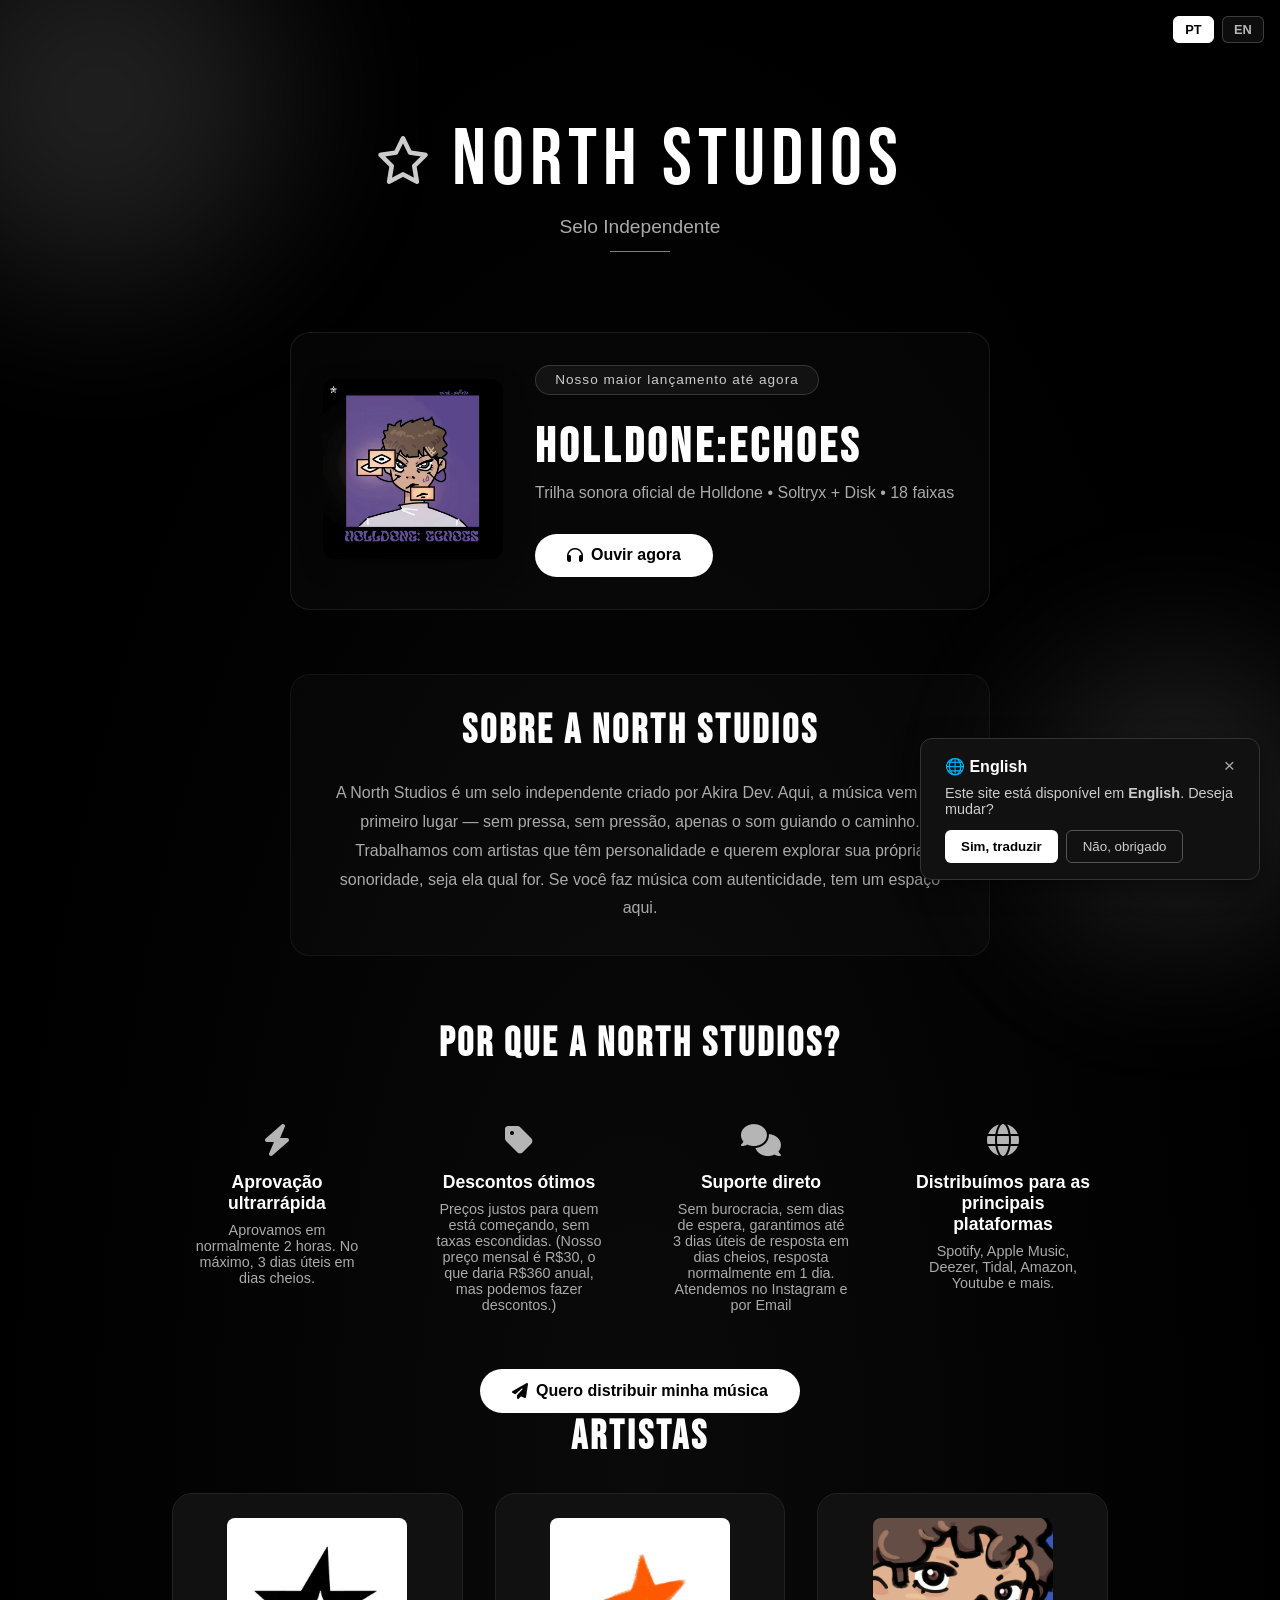
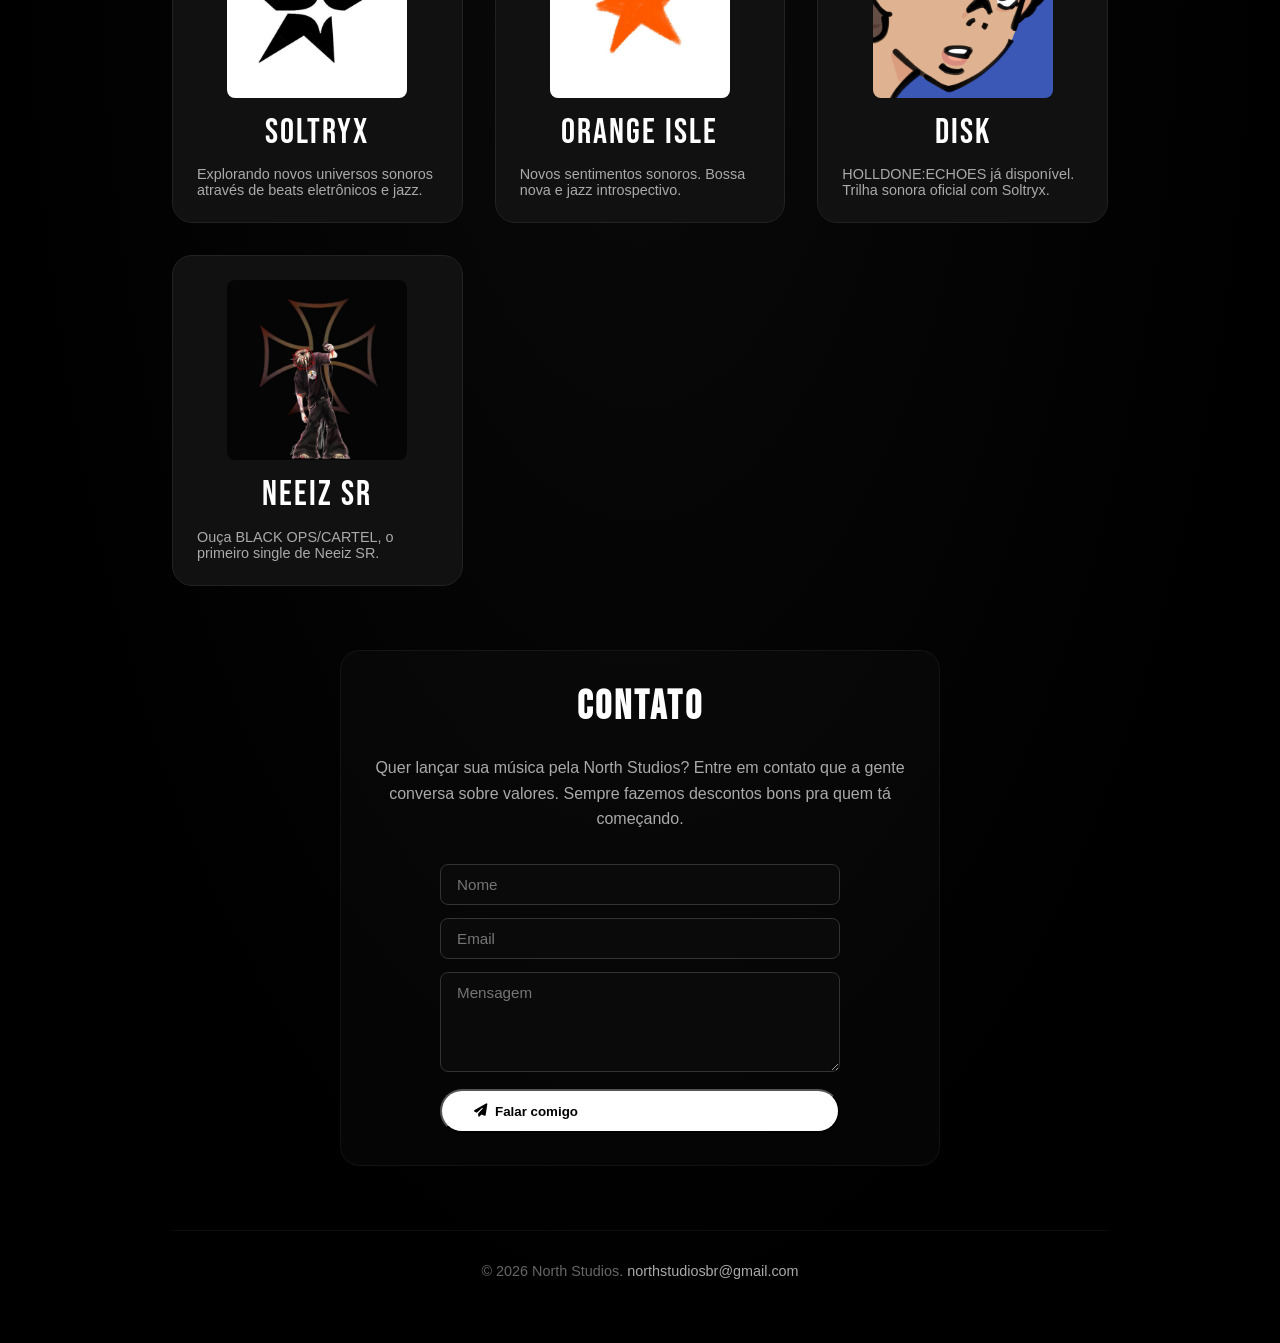
==== index.html @ 756743e2 "neeiz sr disk novamente" ====
<!DOCTYPE html>
<html lang="pt-br">
<head>
    <meta charset="UTF-8">
    <meta name="viewport" content="width=device-width, initial-scale=1.0">   
    <!-- Meta tags para SEO e compartilhamento -->
    <meta name="description" content="North Studios é um selo independente criado por Akira Dev. Conheça nossos artistas, lançamentos e envie sua demo.">
    <meta property="og:title" content="North Studios – Selo Independente">
    <meta property="og:description" content="Selo independente criado por Akira Dev. Música com personalidade e descontos para novos artistas.">
    <meta property="og:image" content="https://akiradv.github.io/northstudios/covers/og-image.png">
    <meta property="og:url" content="https://akiradv.github.io/northstudios/">
    <meta property="og:type" content="website">
    <meta name="twitter:card" content="summary_large_image">
    
    <title>North Studios</title>
    <link rel="stylesheet" href="https://cdnjs.cloudflare.com/ajax/libs/font-awesome/6.4.0/css/all.min.css">
    <link rel="preconnect" href="https://fonts.googleapis.com">
    <link rel="preconnect" href="https://fonts.gstatic.com" crossorigin>
    <link href="https://fonts.googleapis.com/css2?family=Bebas+Neue&display=swap" rel="stylesheet">
    <link rel="apple-touch-icon" sizes="180x180" href="./favicon/northstudios/apple-touch-icon.png">
    <link rel="icon" type="image/png" sizes="32x32" href="./favicon/northstudios/favicon-32x32.png">
    <link rel="icon" type="image/png" sizes="16x16" href="./favicon/northstudios/favicon-16x16.png">
    <style>
        * {
            margin: 0;
            padding: 0;
            box-sizing: border-box;
        }
        body {
            background: radial-gradient(ellipse at center, #0a0a0a 0%, #000000 70%);
            color: #ffffff;
            font-family: 'Segoe UI', Tahoma, Geneva, Verdana, sans-serif;
            min-height: 100vh;
            margin: 0;
            padding: 0;
            position: relative;
        }
        
        .light-orb {
            position: fixed;
            border-radius: 50%;
            filter: blur(80px);
            opacity: 0.15;
            pointer-events: none;
            z-index: 0;
        }
        .orb-1 {
            width: 400px;
            height: 400px;
            background: radial-gradient(circle, #ffffff, #666666);
            top: -100px;
            left: -100px;
        }
        .orb-2 {
            width: 300px;
            height: 300px;
            background: radial-gradient(circle, #ffffff, #888888);
            bottom: -50px;
            right: -50px;
        }
        
        .container {
            max-width: 1000px;
            width: 100%;
            margin: 0 auto;
            padding: 2rem;
            position: relative;
            z-index: 1;
        }

        .header-section {
            text-align: center;
            padding: 5rem 0 3rem;
        }
        .logo h1 {
            font-family: 'Bebas Neue', sans-serif;
            font-size: 5rem;
            font-weight: 400;
            letter-spacing: 6px;
            margin-bottom: 0.5rem;
            color: #fff;
            display: flex;
            align-items: center;
            justify-content: center;
            gap: 1rem;
        }
        .north-star {
            font-size: 3rem;
            color: #fff;
            opacity: 0.8;
        }
        .subtitle {
            color: #aaa;
            margin-bottom: 0.8rem;
            font-size: 1.2rem;
        }
        .divider {
            width: 60px;
            height: 1px;
            background: #fff;
            margin: 0 auto 2rem;
            opacity: 0.5;
        }

        .about-section {
            text-align: center;
            max-width: 700px;
            margin: 0 auto 4rem;
            padding: 2rem;
            background: rgba(255, 255, 255, 0.02);
            border: 1px solid rgba(255, 255, 255, 0.05);
            border-radius: 20px;
        }
        .about-section h2 {
            font-family: 'Bebas Neue', sans-serif;
            font-size: 2.5rem;
            letter-spacing: 3px;
            margin-bottom: 1.5rem;
        }
        .about-section p {
            color: #aaa;
            font-size: 1rem;
            line-height: 1.8;
        }

        .section-title {
            font-family: 'Bebas Neue', sans-serif;
            font-size: 2.5rem;
            letter-spacing: 3px;
            text-align: center;
            margin-bottom: 2rem;
        }
        .artists-grid {
            display: grid;
            grid-template-columns: repeat(auto-fit, minmax(280px, 1fr));
            gap: 2rem;
            margin-bottom: 4rem;
        }
        .artist-card {
            background-color: #111;
            border: 1px solid #222;
            border-radius: 20px;
            padding: 1.5rem;
            transition: transform 0.3s, border-color 0.3s;
            text-decoration: none;
            color: #fff;
            display: flex;
            flex-direction: column;
            align-items: center;
            gap: 0.8rem;
        }
        .artist-card:hover {
            transform: translateY(-8px);
            border-color: #555;
            box-shadow: 0 10px 30px rgba(255, 255, 255, 0.05);
        }
        .artist-card img {
            width: 100%;
            max-width: 180px;
            border-radius: 8px;
            transition: transform 0.3s;
        }
        .artist-card:hover img {
            transform: scale(1.03);
        }
        .artist-card h2 {
            font-family: 'Bebas Neue', sans-serif;
            font-size: 2.2rem;
            font-weight: 400;
            letter-spacing: 2px;
        }
        .artist-card p {
            color: #aaa;
            font-size: 0.9rem;
        }

        .contact-section {
            text-align: center;
            max-width: 600px;
            margin: 0 auto 4rem;
            padding: 2rem;
            background: rgba(255, 255, 255, 0.02);
            border: 1px solid rgba(255, 255, 255, 0.05);
            border-radius: 20px;
        }
        .contact-section h2 {
            font-family: 'Bebas Neue', sans-serif;
            font-size: 2.5rem;
            letter-spacing: 3px;
            margin-bottom: 1.5rem;
        }
        .contact-section p {
            color: #aaa;
            margin-bottom: 2rem;
            line-height: 1.6;
        }
        .contact-btn {
            display: inline-flex;
            align-items: center;
            gap: 0.5rem;
            background: #fff;
            color: #000;
            padding: 0.8rem 2rem;
            border-radius: 50px;
            text-decoration: none;
            font-weight: 600;
            transition: 0.3s;
        }
        .contact-btn:hover {
            background: #ddd;
            transform: translateY(-2px);
        }

        footer {
            text-align: center;
            padding: 2rem;
            color: #666;
            font-size: 0.9rem;
            border-top: 1px solid rgba(255, 255, 255, 0.05);
        }
        footer a {
            color: #aaa;
            text-decoration: none;
        }

        .lang-switcher {
            position: fixed;
            top: 1rem;
            right: 1rem;
            z-index: 1001;
            display: flex;
            gap: 0.5rem;
        }
        .lang-btn {
            background: rgba(255, 255, 255, 0.05);
            border: 1px solid rgba(255, 255, 255, 0.2);
            color: rgba(255, 255, 255, 0.7);
            padding: 0.3rem 0.7rem;
            border-radius: 6px;
            font-size: 0.8rem;
            font-weight: 600;
            cursor: pointer;
            transition: all 0.2s;
            text-transform: uppercase;
        }
        .lang-btn:hover {
            background: rgba(255, 255, 255, 0.15);
            color: #fff;
            border-color: #fff;
        }
        .lang-btn.active {
            background: #fff;
            color: #000;
            border-color: #fff;
        }
                .contact-form-hub {
            display: flex;
            flex-direction: column;
            gap: 0.8rem;
            max-width: 400px;
            margin: 0 auto;
        }
        .form-group-hub input,
        .form-group-hub textarea {
            width: 100%;
            padding: 0.7rem 1rem;
            border-radius: 8px;
            border: 1px solid #333;
            background: #0a0a0a;
            color: #fff;
            font-family: inherit;
            font-size: 0.95rem;
            transition: border-color 0.3s;
        }
        .form-group-hub input:focus,
        .form-group-hub textarea:focus {
            border-color: #fff;
            outline: none;
        }
        .form-group-hub textarea {
            resize: vertical;
            min-height: 100px;
        }
        [data-fs-success] {
        background: rgba(255, 255, 255, 0.03);
        border: 1px solid rgba(255, 255, 255, 0.08);
        padding: 1rem;
        border-radius: 10px;
        animation: slideFadeIn 0.5s ease;
        }
        @keyframes slideFadeIn {
        from {
        opacity: 0;
        transform: translateY(-15px);
          }
        to {
        opacity: 1;
        transform: translateY(0);
        }
       }        
        .featured-release {
            max-width: 700px;
            margin: 0 auto 4rem;
            padding: 2rem;
            background: rgba(255, 255, 255, 0.02);
            border: 1px solid rgba(255, 255, 255, 0.08);
            border-radius: 20px;
        }
        .featured-content {
            display: flex;
            gap: 2rem;
            align-items: center;
            flex-wrap: wrap;
        }
        .featured-cover {
            flex: 0 0 180px;
        }
        .featured-cover img {
            width: 100%;
            border-radius: 12px;
            box-shadow: 0 8px 24px rgba(0, 0, 0, 0.3);
        }
        .featured-info {
            flex: 1;
            text-align: left;
        }
        .featured-badge {
            display: inline-block;
            background: rgba(255, 255, 255, 0.05);
            border: 1px solid rgba(255, 255, 255, 0.15);
            color: #ccc;
            padding: 0.4rem 1.2rem;
            border-radius: 50px;
            font-size: 0.85rem;
            letter-spacing: 1px;
            margin-bottom: 1.5rem;
        }
        .featured-info h2 {
            font-family: 'Bebas Neue', sans-serif;
            font-size: 3rem;
            letter-spacing: 4px;
            margin-bottom: 0.5rem;
        }
        .featured-info p {
            color: #aaa;
            margin-bottom: 2rem;
        }
        .featured-btn {
            display: inline-flex;
            align-items: center;
            gap: 0.5rem;
            background: #fff;
            color: #000;
            padding: 0.8rem 2rem;
            border-radius: 50px;
            text-decoration: none;
            font-weight: 600;
            transition: 0.3s;
        }
        .featured-btn:hover {
            background: #ddd;
            transform: translateY(-2px);
        }
@media (max-width: 600px) {
    .featured-content {
        flex-direction: column;
        text-align: center;
    }
    .featured-cover {
        flex: 0 0 auto;
        max-width: 200px;
        margin: 0 auto 1rem; /* centraliza a capa */
    }
    .featured-info {
        text-align: center;
    }
    .featured-info h2 {
        font-size: 2.5rem; /* um pouco menor no mobile */
    }
}
        }
        
        .benefits-section {
            max-width: 900px;
            margin: 0 auto 4rem;
            padding: 2rem;
            background: rgba(255, 255, 255, 0.02);
            border: 1px solid rgba(255, 255, 255, 0.05);
            border-radius: 20px;
        }
        .benefits-grid {
            display: grid;
            grid-template-columns: repeat(auto-fit, minmax(200px, 1fr));
            gap: 2rem;
            margin-bottom: 2rem;
        }
        .benefit-item {
            text-align: center;
            padding: 1.5rem 1rem;
            border-radius: 12px;
            transition: background 0.3s;
        }
        .benefit-item:hover {
            background: rgba(255, 255, 255, 0.03);
        }
        .benefit-item i {
            font-size: 2rem;
            color: #fff;
            opacity: 0.7;
            margin-bottom: 1rem;
        }
        .benefit-item h3 {
            font-size: 1.1rem;
            font-weight: 600;
            margin-bottom: 0.5rem;
        }
        .benefit-item p {
            color: #aaa;
            font-size: 0.9rem;
        }
        .benefits-cta {
            text-align: center;
        }

    </style>
</head>
<body>

<div class="light-orb orb-1"></div>
<div class="light-orb orb-2"></div>

<div class="lang-switcher" id="langSwitcher">
    <button class="lang-btn" onclick="changeLanguage('pt-br')" id="btn-pt">PT</button>
    <button class="lang-btn" onclick="changeLanguage('en')" id="btn-en">EN</button>
</div>

<div class="container">
    <div class="header-section">
        <div class="logo">
            <h1>
                <i class="fa-regular fa-star north-star"></i>
                North Studios
            </h1>
            <p class="subtitle" data-i18n="hubSubtitle">Selo Independente</p>
            <div class="divider"></div>
        </div>
    </div>

    <div class="featured-release">
        <div class="featured-content">
            <div class="featured-cover">
                <img src="covers/soltryx/holldoneechoes.jpg" alt="HOLLDONE:ECHOES" />
            </div>
            <div class="featured-info">
                <div class="featured-badge" data-i18n="featuredBadge">Nosso maior lançamento até agora</div>
                <h2>HOLLDONE:ECHOES</h2>
                <p data-i18n="featuredSubtitle">Trilha sonora oficial de Holldone • Soltryx + Disk • 18 faixas</p>
                <a href="https://band.link/holldoneechoes" target="_blank" class="featured-btn"><i class="fas fa-headphones"></i> <span data-i18n="featuredBtn">Ouvir agora</span></a>
            </div>
        </div>
    </div>

    <div class="about-section">
        <h2 data-i18n="hubAboutTitle">Sobre a North Studios</h2>
        <p data-i18n="hubAboutText">A North Studios é um selo independente criado por Akira Dev. Aqui, a música vem em primeiro lugar — sem pressa, sem pressão, apenas o som guiando o caminho. Trabalhamos com artistas que têm personalidade e querem explorar sua própria sonoridade, seja ela qual for. Se você faz música com autenticidade, tem um espaço aqui.</p>
    </div>

    <!-- Por que distribuir com a North Studios? -->
    <div class="benefits-section">
        <h2 class="section-title" data-i18n="hubBenefitsTitle">Por que a North Studios?</h2>
        <div class="benefits-grid">
            <div class="benefit-item">
                <i class="fas fa-bolt"></i>
                <h3 data-i18n="hubBenefit1Title">Aprovação ultrarrápida</h3>
                <p data-i18n="hubBenefit1Text">Aprovamos em normalmente 2 horas. No máximo, 3 dias úteis em dias cheios.</p>
            </div>
            <div class="benefit-item">
                <i class="fas fa-tag"></i>
                <h3 data-i18n="hubBenefit2Title">Descontos ótimos</h3>
                <p data-i18n="hubBenefit2Text">Preços justos para quem está começando, sem taxas escondidas. (Nosso preço mensal é R$30, o que daria R$360 anual, mas podemos fazer descontos.)</p>
            </div>
            <div class="benefit-item">
                <i class="fas fa-comments"></i>
                <h3 data-i18n="hubBenefit3Title">Suporte direto</h3>
                <p data-i18n="hubBenefit3Text">Sem burocracia, sem dias de espera, garantimos até 3 dias úteis de resposta em dias cheios, resposta normalmente em 1 dia. Atendemos no Instagram e por Email</p>
            </div>
            <div class="benefit-item">
                <i class="fas fa-globe"></i>
                <h3 data-i18n="hubBenefit4Title">Distribuímos para as principais plataformas</h3>
                <p data-i18n="hubBenefit4Text">Spotify, Apple Music, Deezer, Tidal, Amazon, Youtube e mais.</p>
            </div>
        </div>
        <div class="benefits-cta">
            <a href="#contato" class="featured-btn"><i class="fas fa-paper-plane"></i> <span data-i18n="hubBenefitsCta">Quero distribuir minha música</span></a>
        </div>
    </div>

    <h2 class="section-title" data-i18n="hubArtistsTitle">Artistas</h2>
    <div class="artists-grid">
        <a href="soltryx.html" class="artist-card">
            <img src="covers/soltryx/soltryxlogo.png" alt="Soltryx" onerror="this.src='https://via.placeholder.com/200x200/222/fff?text=SOLTRYX'">
            <h2>Soltryx</h2>
            <p data-i18n="hubSoltryxDesc">Explorando novos universos sonoros através de beats eletrônicos e jazz.</p>
        </a>
        <a href="orangeisle.html" class="artist-card">
            <img src="covers/orangeisle/orangelogo.png" alt="Orange Isle" onerror="this.src='https://via.placeholder.com/200x200/222/fff?text=ORANGE+ISLE'">
            <h2>Orange Isle</h2>
            <p data-i18n="hubOrangeDesc">Novos sentimentos sonoros. Bossa nova e jazz introspectivo.</p>
        </a>
        <a href="disk.html" class="artist-card">
            <img src="covers/disk/disklogo.png" alt="Disk" onerror="this.src='https://via.placeholder.com/200x200/222/fff?text=DISK'">
            <h2>Disk</h2>
            <p data-i18n="hubDiskDesc">HOLLDONE:ECHOES já disponível. Trilha sonora oficial com Soltryx.</p>
        </a>
        <a href="neeizsr.html" class="artist-card">
            <img src="covers/neeizsr/neeizsrlogo.png" alt="Neeiz SR" onerror="this.src='https://via.placeholder.com/200x200/222/fff?text=NEEIZ+SR'">
            <h2>Neeiz SR</h2>
            <p data-i18n="hubNeeizDesc">Ouça BLACK OPS/CARTEL, o primeiro single de Neeiz SR.</p>
        </a>
    </div>

     <div class="contact-section">
        <h2 data-i18n="hubContactTitle">Contato</h2>
        <p data-i18n="hubContactText">Quer lançar sua música pela North Studios? Entre em contato que a gente conversa sobre valores. Sempre fazemos descontos bons pra quem tá começando.</p>
        
        <form id="contactFormHub" class="contact-form-hub">
    <input type="hidden" name="artista" value="Hub North Studios">
    <input type="hidden" name="_subject" value="Contato via Hub da North Studios">
    <input type="hidden" name="_next" value="https://akiradv.github.io/northstudios/thanks.html">
    
    <div data-fs-success style="display:none; color: #fff; text-align:center; margin-bottom:1rem;">Mensagem enviada! 🚀</div>
    <div data-fs-error style="display:none; color: #ff6b6b; text-align:center; margin-bottom:1rem;"></div>

    <div class="form-group-hub">
        <input type="text" id="nome-hub" name="nome" data-fs-field required placeholder="Nome">
    </div>
    <div class="form-group-hub">
        <input type="email" id="email-hub" name="email" data-fs-field required placeholder="Email">
    </div>
    <div class="form-group-hub">
        <textarea id="mensagem-hub" name="mensagem" rows="4" data-fs-field required placeholder="Mensagem"></textarea>
    </div>
    <button type="submit" class="contact-btn" data-fs-submit-btn>
        <i class="fas fa-paper-plane"></i> <span data-i18n="hubContactBtn">Falar comigo</span>
    </button>
</form>
    </div>

    <footer>
        <p>© 2026 North Studios. <a href="mailto:northstudiosbr@gmail.com">northstudiosbr@gmail.com</a></p>
    </footer>
</div>

<script src="lang/pt.js?v=10"></script>
<script src="lang/en.js?v=10"></script>
<script src="i18n.js"></script>

<script>
  (function() {
    const currentLang = localStorage.getItem('i18n_lang') || 'pt-br';
    const btnPT = document.getElementById('btn-pt');
    const btnEN = document.getElementById('btn-en');
    if (btnPT && btnEN) {
      btnPT.classList.toggle('active', currentLang === 'pt-br');
      btnEN.classList.toggle('active', currentLang === 'en');
    }
  })();
</script>

<script>
    const contactFormHub = document.getElementById('contactFormHub');
    const successMsg = contactFormHub.querySelector('[data-fs-success]');
    const errorMsg = contactFormHub.querySelector('[data-fs-error]');
    const submitBtn = contactFormHub.querySelector('[data-fs-submit-btn]');

    contactFormHub.addEventListener('submit', async (e) => {
        e.preventDefault();
        
        submitBtn.disabled = true;
        submitBtn.innerHTML = '<i class="fas fa-spinner fa-spin"></i> Enviando...';
        errorMsg.style.display = 'none';
        successMsg.style.display = 'none';

        const formData = new FormData(contactFormHub);

        try {
            const response = await fetch('https://formspree.io/f/xnjlejev', {
                method: 'POST',
                body: formData,
                headers: { 'Accept': 'application/json' }
            });

            if (response.ok) {
                successMsg.style.display = 'block';
                contactFormHub.reset();
                submitBtn.innerHTML = '<i class="fas fa-paper-plane"></i> <span data-i18n="hubContactBtn">Falar comigo</span>';
            } else {
                errorMsg.textContent = 'Erro ao enviar. Tente novamente.';
                errorMsg.style.display = 'block';
            }
        } catch (err) {
            errorMsg.textContent = 'Erro de conexão. Verifique sua internet.';
            errorMsg.style.display = 'block';
        }

        submitBtn.disabled = false;
    });
</script>
</body>
</html>
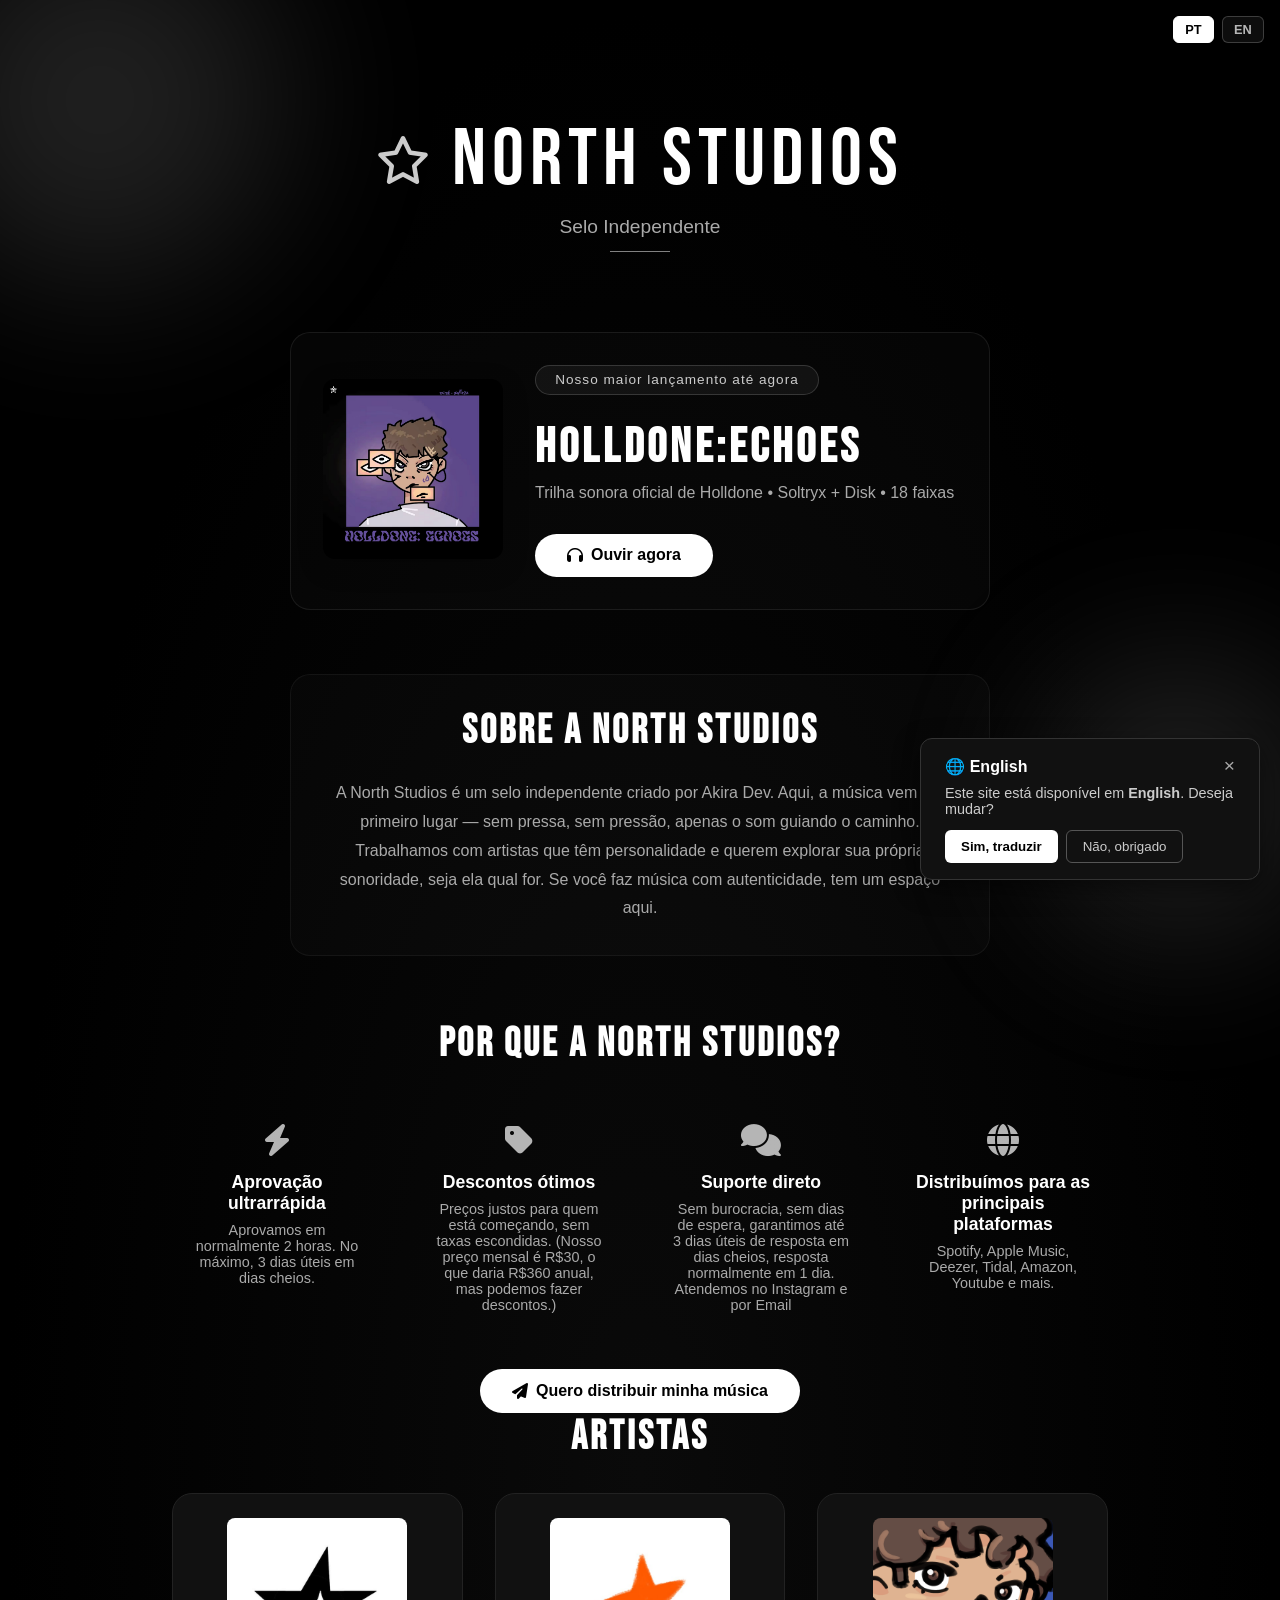
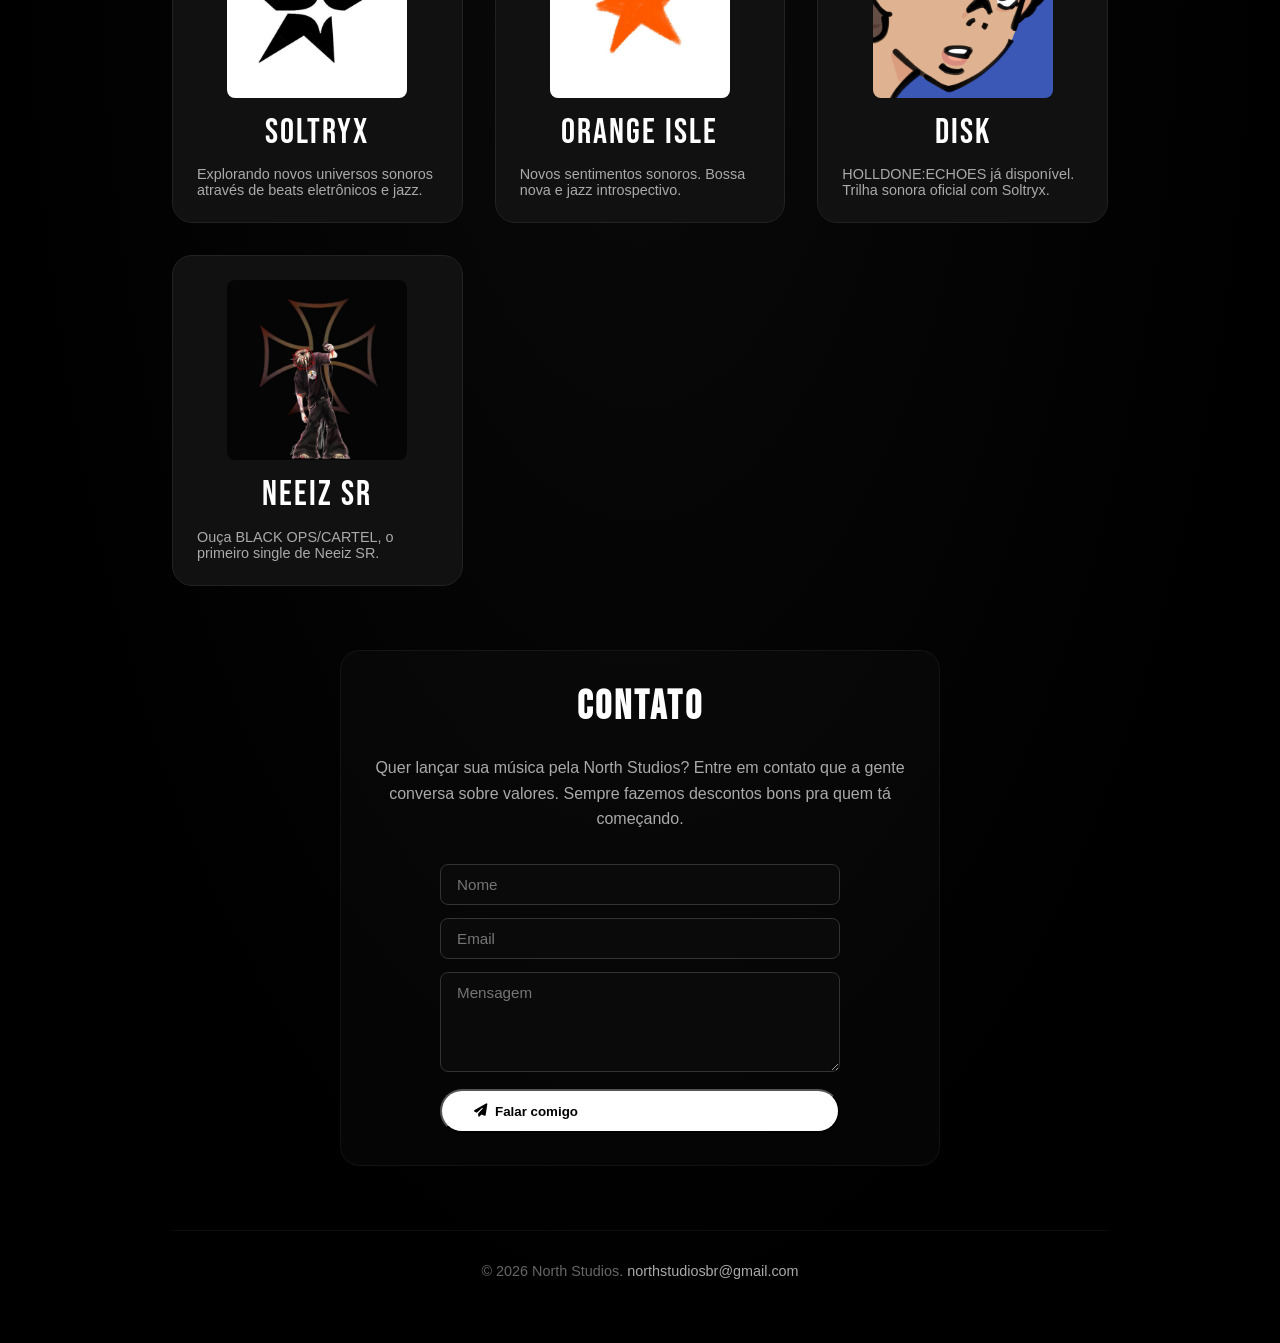
==== commit a384b03b: "lang" ====
--- a/index.html
+++ b/index.html
@@ -551,8 +551,8 @@
     </footer>
 </div>
 
-<script src="lang/pt.js?v=10"></script>
-<script src="lang/en.js?v=10"></script>
+<script src="lang/pt.js?v=11"></script>
+<script src="lang/en.js?v=11"></script>
 <script src="i18n.js"></script>
 
 <script>
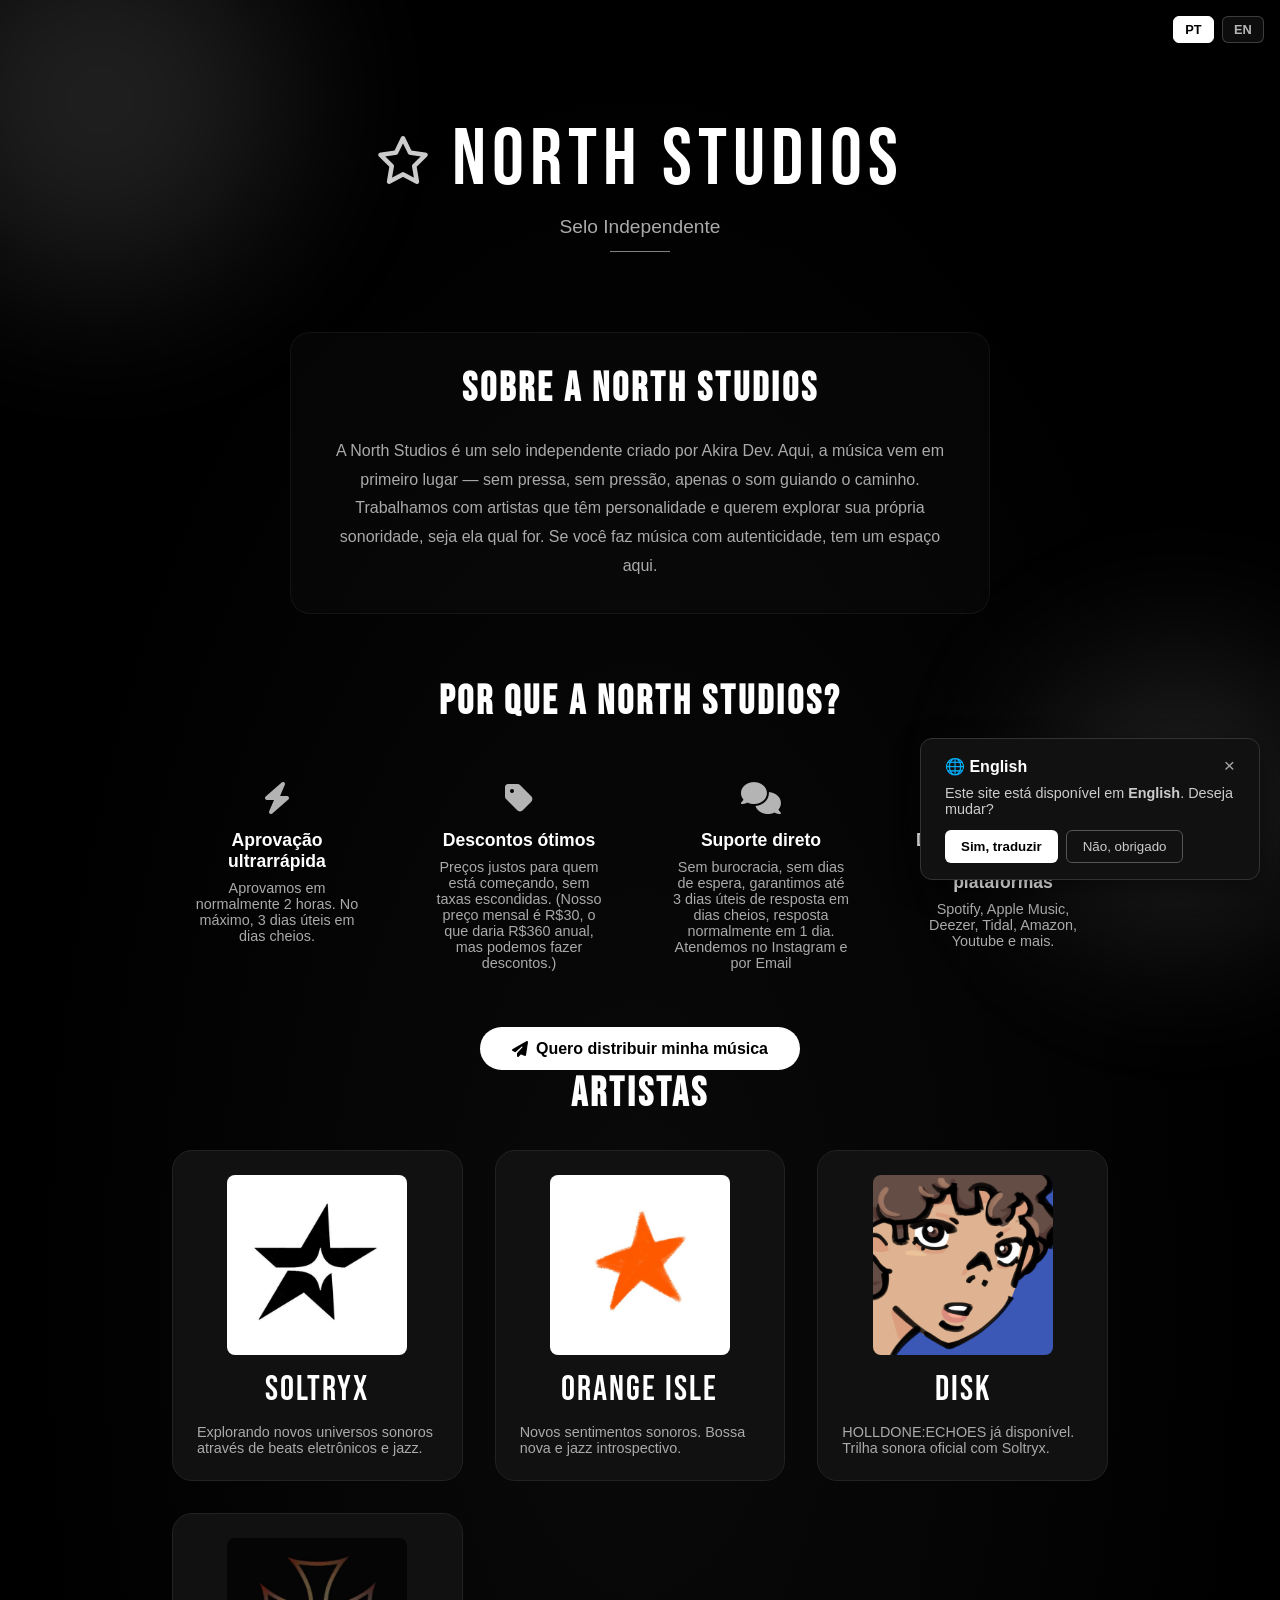
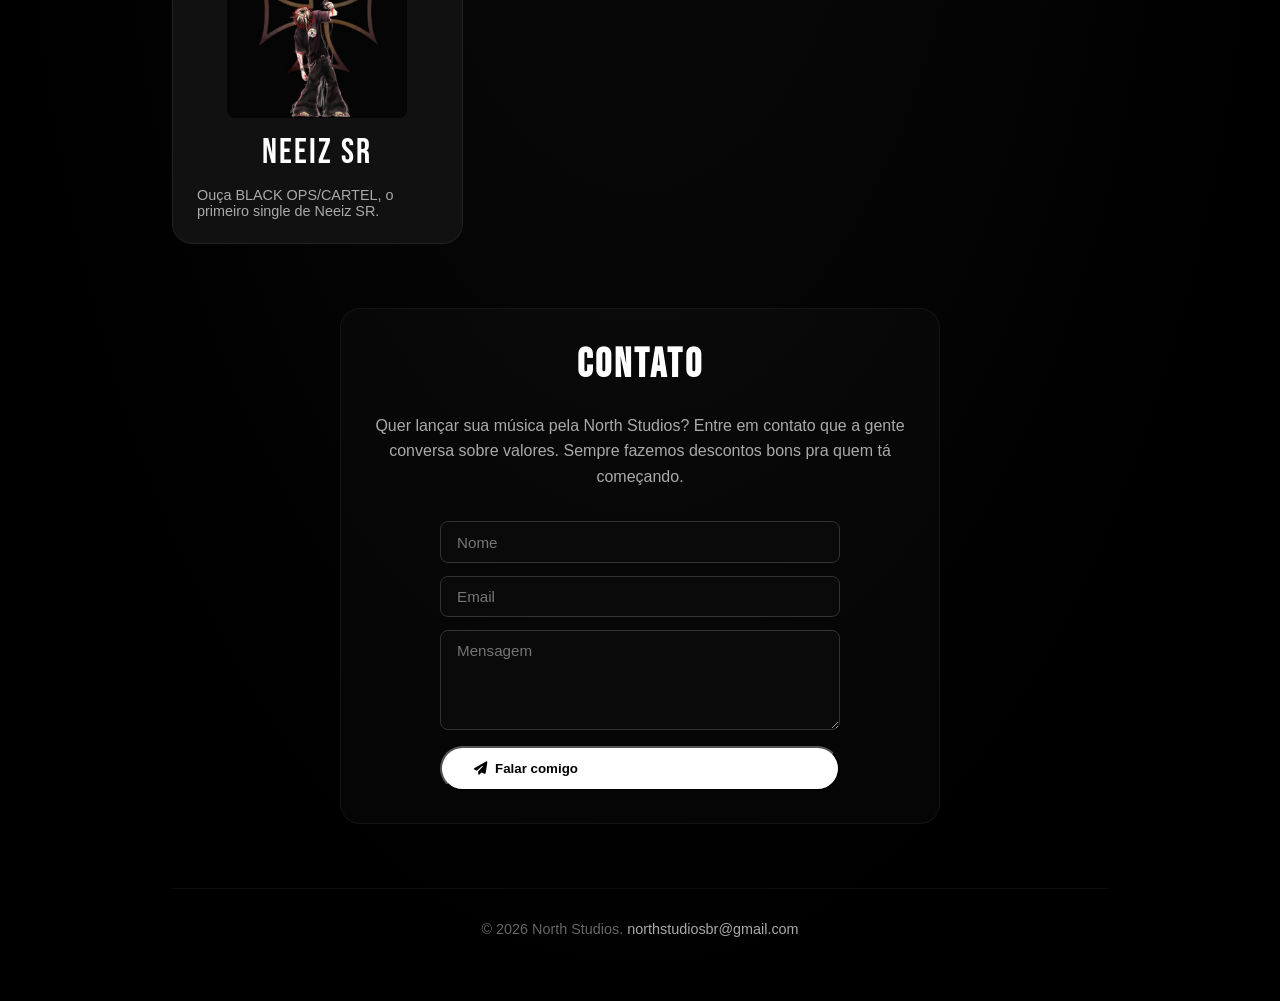
==== commit ab6722c2: "soltryx" ====
--- a/index.html
+++ b/index.html
@@ -443,20 +443,6 @@
             </h1>
             <p class="subtitle" data-i18n="hubSubtitle">Selo Independente</p>
             <div class="divider"></div>
-        </div>
-    </div>
-
-    <div class="featured-release">
-        <div class="featured-content">
-            <div class="featured-cover">
-                <img src="covers/soltryx/holldoneechoes.jpg" alt="HOLLDONE:ECHOES" />
-            </div>
-            <div class="featured-info">
-                <div class="featured-badge" data-i18n="featuredBadge">Nosso maior lançamento até agora</div>
-                <h2>HOLLDONE:ECHOES</h2>
-                <p data-i18n="featuredSubtitle">Trilha sonora oficial de Holldone • Soltryx + Disk • 18 faixas</p>
-                <a href="https://band.link/holldoneechoes" target="_blank" class="featured-btn"><i class="fas fa-headphones"></i> <span data-i18n="featuredBtn">Ouvir agora</span></a>
-            </div>
         </div>
     </div>
 
@@ -551,8 +537,8 @@
     </footer>
 </div>
 
-<script src="lang/pt.js?v=11"></script>
-<script src="lang/en.js?v=11"></script>
+<script src="lang/pt.js?v=12"></script>
+<script src="lang/en.js?v=12"></script>
 <script src="i18n.js"></script>
 
 <script>
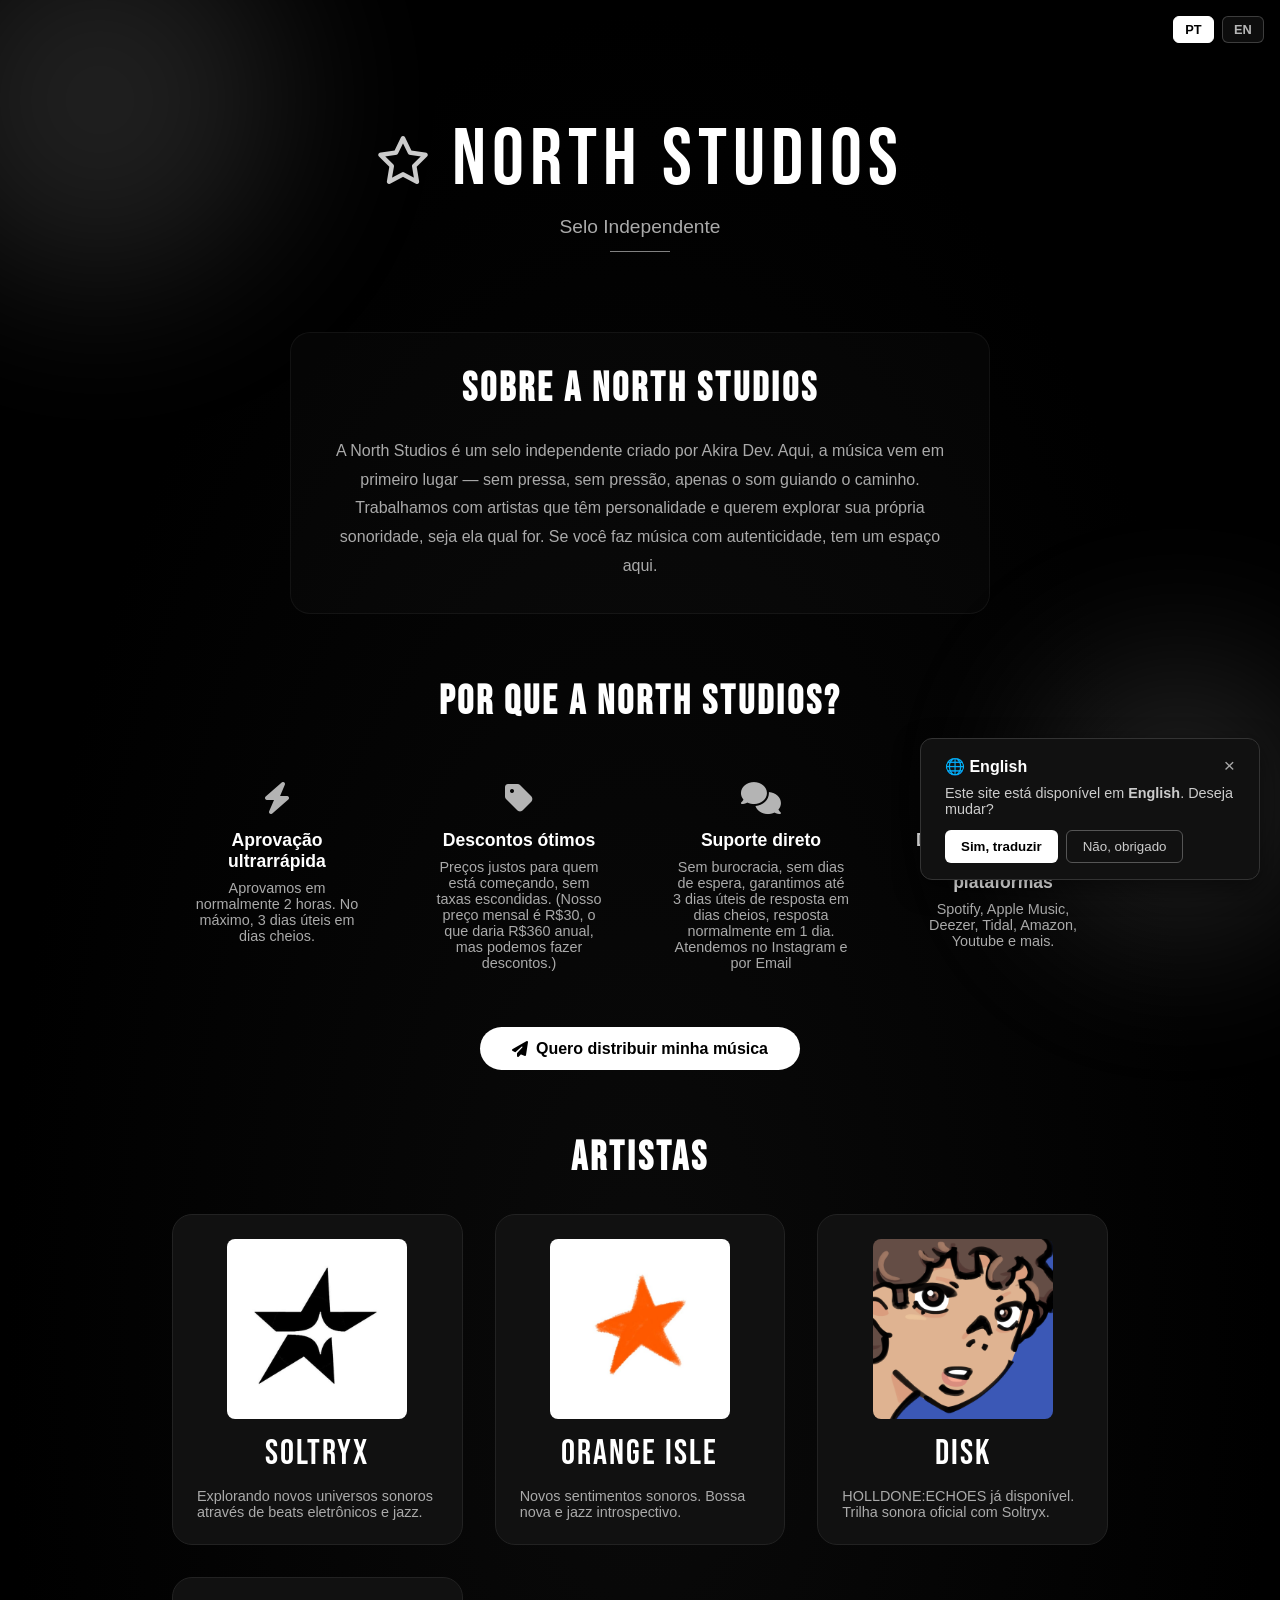
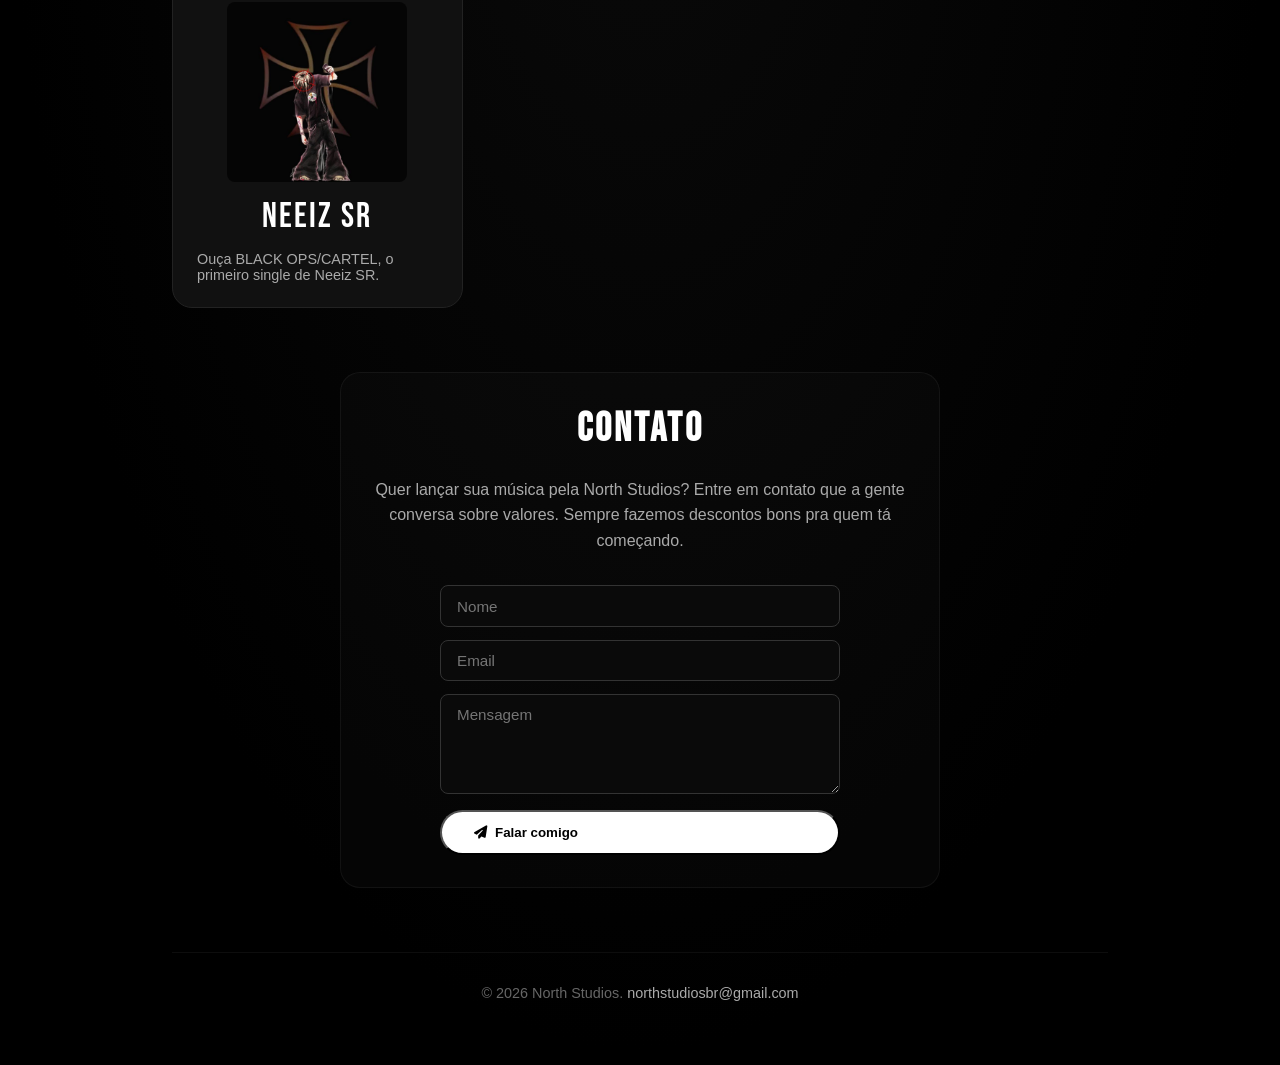
==== commit 7e71417d: "Bug fixes" ====
--- a/index.html
+++ b/index.html
@@ -382,7 +382,7 @@
         
         .benefits-section {
             max-width: 900px;
-            margin: 0 auto 4rem;
+            margin: 0 auto 8rem;
             padding: 2rem;
             background: rgba(255, 255, 255, 0.02);
             border: 1px solid rgba(255, 255, 255, 0.05);
@@ -463,7 +463,7 @@
             <div class="benefit-item">
                 <i class="fas fa-tag"></i>
                 <h3 data-i18n="hubBenefit2Title">Descontos ótimos</h3>
-                <p data-i18n="hubBenefit2Text">Preços justos para quem está começando, sem taxas escondidas. (Nosso preço mensal é R$30, o que daria R$360 anual, mas podemos fazer descontos.)</p>
+                <p data-i18n="hubBenefit2Text">Preços justos para quem está começando, sem taxas escondidas. (Nosso preço mensal é R$25, o que daria R$300 anual, mas podemos fazer descontos.)</p>
             </div>
             <div class="benefit-item">
                 <i class="fas fa-comments"></i>
@@ -481,7 +481,7 @@
         </div>
     </div>
 
-    <h2 class="section-title" data-i18n="hubArtistsTitle">Artistas</h2>
+    <h2 class="section-title" data-i18n="hubArtistsTitle" style="margin-top: 4rem;">Artistas</h2>
     <div class="artists-grid">
         <a href="soltryx.html" class="artist-card">
             <img src="covers/soltryx/soltryxlogo.png" alt="Soltryx" onerror="this.src='https://via.placeholder.com/200x200/222/fff?text=SOLTRYX'">
@@ -505,7 +505,7 @@
         </a>
     </div>
 
-     <div class="contact-section">
+    <div class="contact-section" id="contato">
         <h2 data-i18n="hubContactTitle">Contato</h2>
         <p data-i18n="hubContactText">Quer lançar sua música pela North Studios? Entre em contato que a gente conversa sobre valores. Sempre fazemos descontos bons pra quem tá começando.</p>
         
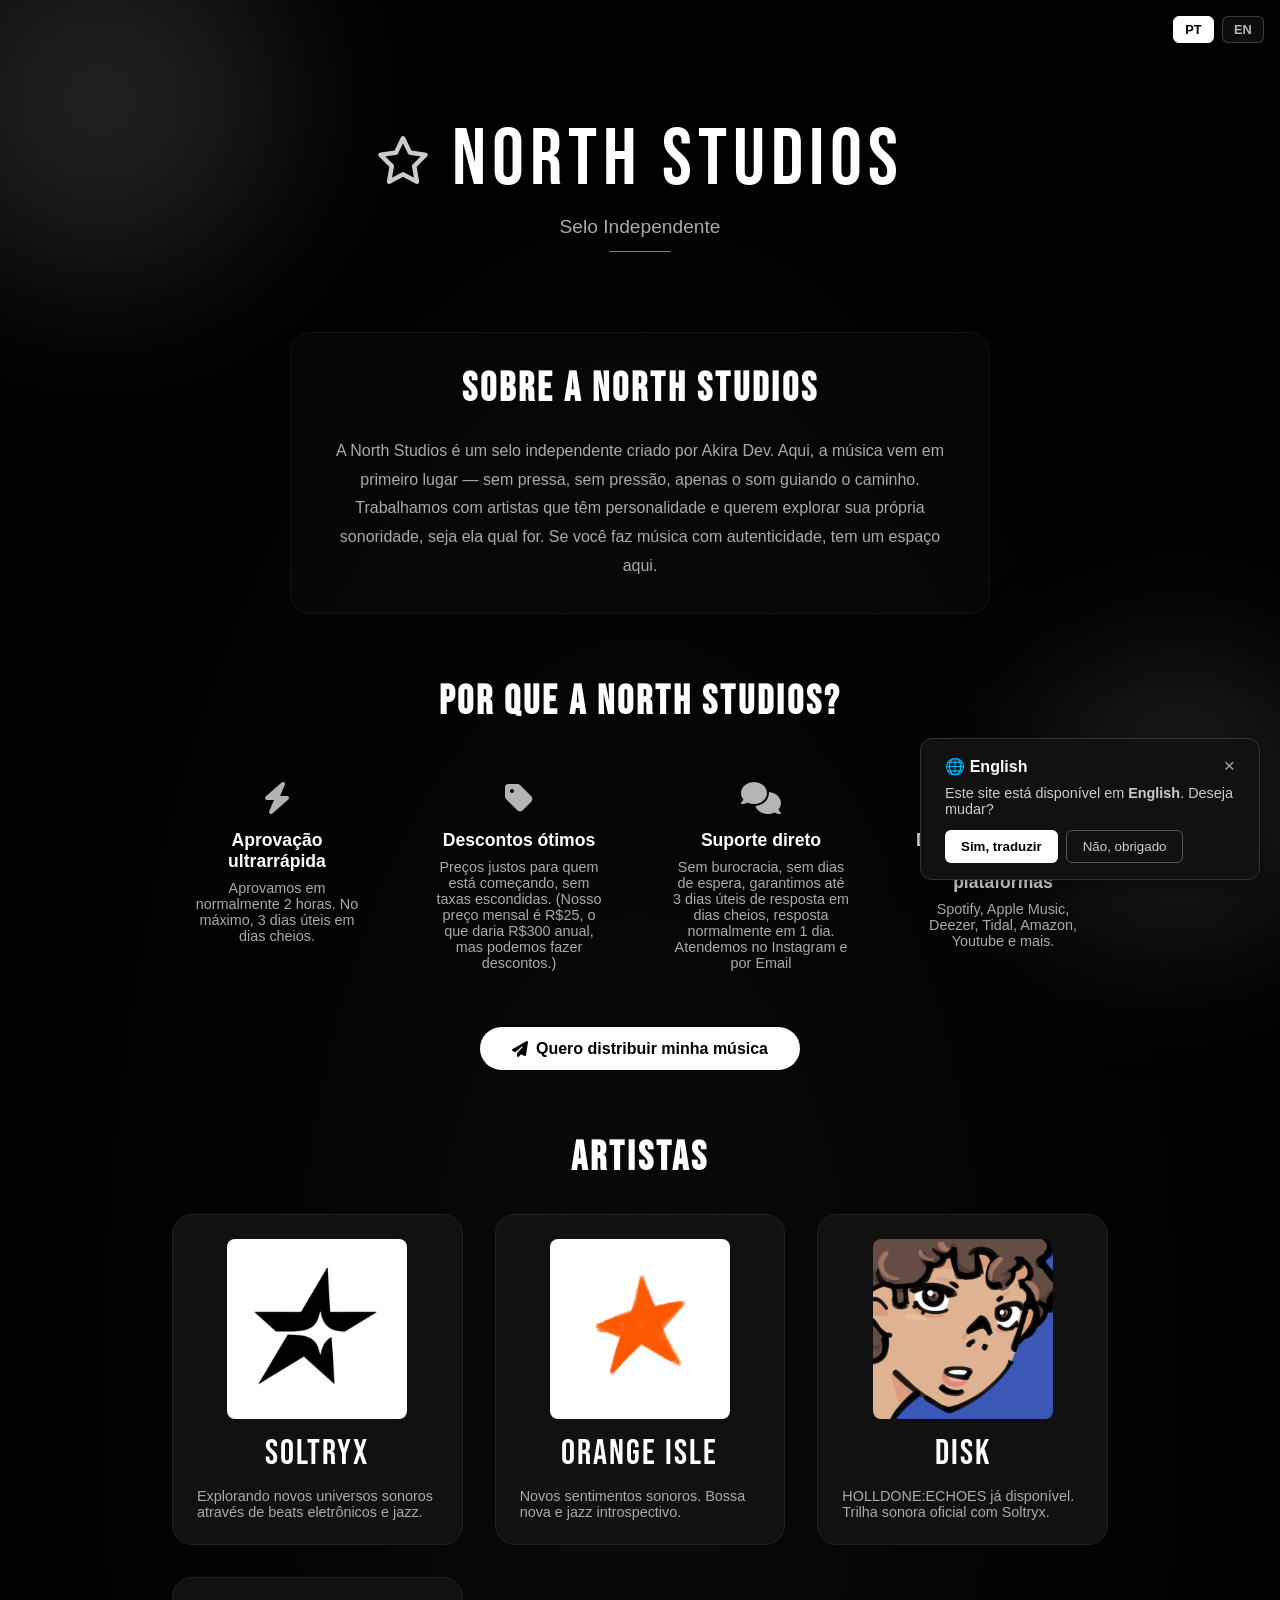
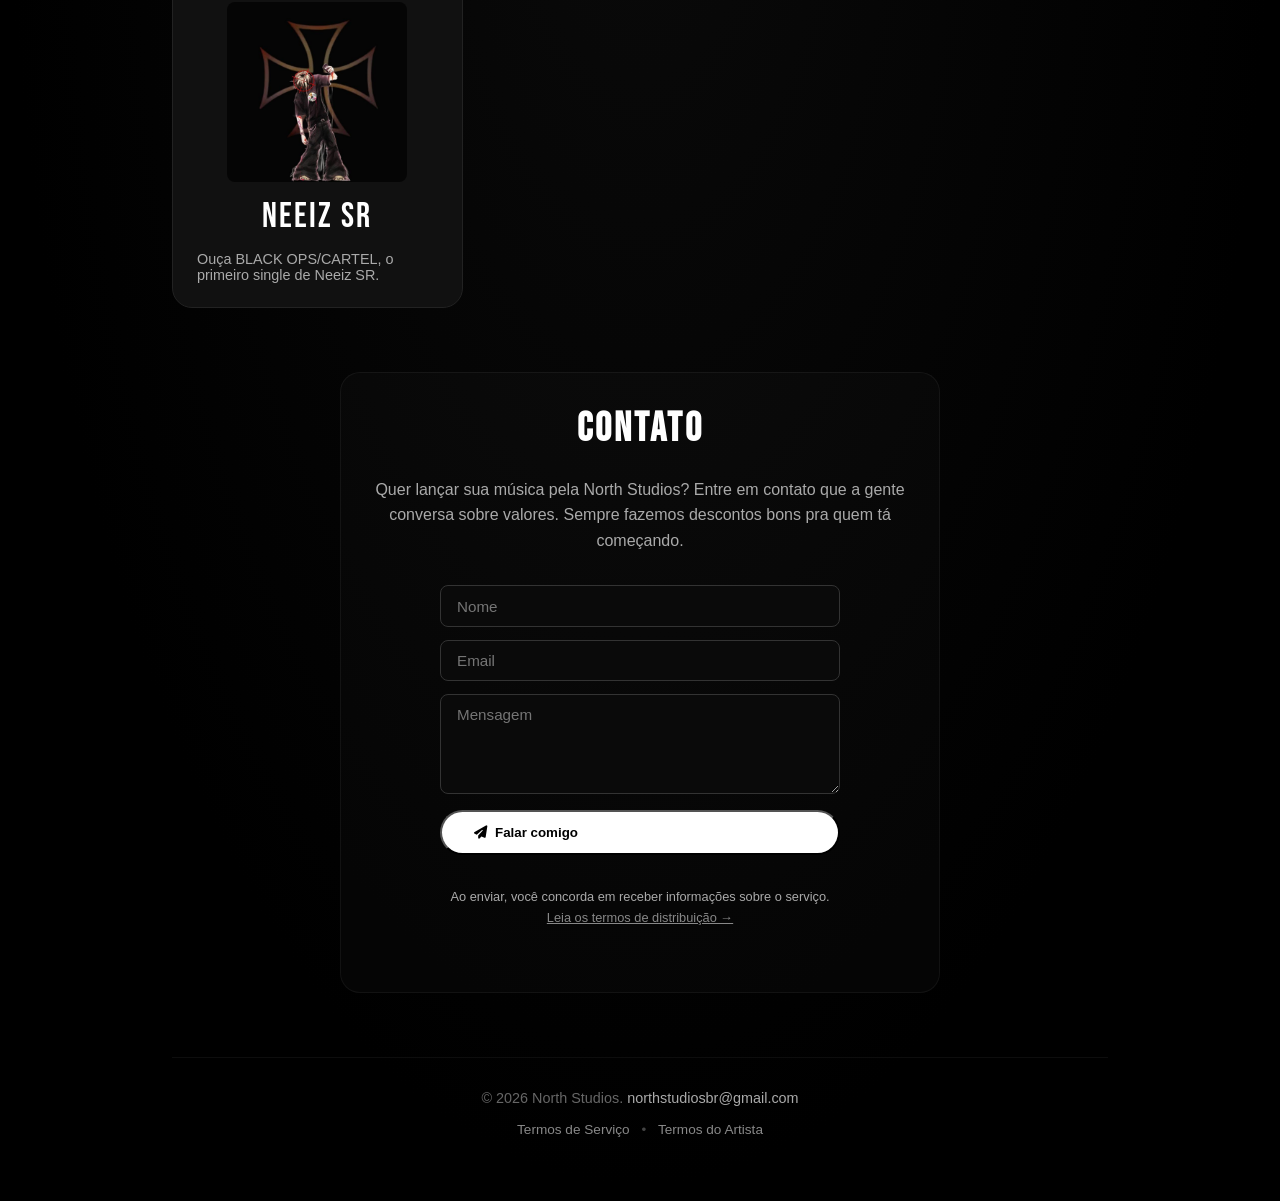
==== commit 31d27893: "terms of service and artist" ====
--- a/index.html
+++ b/index.html
@@ -421,6 +421,22 @@
         .benefits-cta {
             text-align: center;
         }
+        .form-terms-link {
+            text-align: center;
+            font-size: 0.8rem;
+            color: #666;
+            margin-top: 1.2rem;
+            line-height: 1.5;
+        }
+        .form-terms-link a {
+            color: #888;
+            text-decoration: underline;
+            transition: color 0.2s;
+        }
+        .form-terms-link a:hover {
+            color: #fff;
+        }
+
 
     </style>
 </head>
@@ -510,30 +526,41 @@
         <p data-i18n="hubContactText">Quer lançar sua música pela North Studios? Entre em contato que a gente conversa sobre valores. Sempre fazemos descontos bons pra quem tá começando.</p>
         
         <form id="contactFormHub" class="contact-form-hub">
-    <input type="hidden" name="artista" value="Hub North Studios">
-    <input type="hidden" name="_subject" value="Contato via Hub da North Studios">
-    <input type="hidden" name="_next" value="https://akiradv.github.io/northstudios/thanks.html">
-    
-    <div data-fs-success style="display:none; color: #fff; text-align:center; margin-bottom:1rem;">Mensagem enviada! 🚀</div>
-    <div data-fs-error style="display:none; color: #ff6b6b; text-align:center; margin-bottom:1rem;"></div>
-
-    <div class="form-group-hub">
-        <input type="text" id="nome-hub" name="nome" data-fs-field required placeholder="Nome">
-    </div>
-    <div class="form-group-hub">
-        <input type="email" id="email-hub" name="email" data-fs-field required placeholder="Email">
-    </div>
-    <div class="form-group-hub">
-        <textarea id="mensagem-hub" name="mensagem" rows="4" data-fs-field required placeholder="Mensagem"></textarea>
-    </div>
-    <button type="submit" class="contact-btn" data-fs-submit-btn>
-        <i class="fas fa-paper-plane"></i> <span data-i18n="hubContactBtn">Falar comigo</span>
-    </button>
-</form>
+            <input type="hidden" name="artista" value="Hub North Studios">
+            <input type="hidden" name="_subject" value="Contato via Hub da North Studios">
+            <input type="hidden" name="_next" value="https://akiradv.github.io/northstudios/thanks.html">
+            
+            <div data-fs-success style="display:none; color: #fff; text-align:center; margin-bottom:1rem;">Mensagem enviada! 🚀</div>
+            <div data-fs-error style="display:none; color: #ff6b6b; text-align:center; margin-bottom:1rem;"></div>
+
+            <div class="form-group-hub">
+                <input type="text" id="nome-hub" name="nome" data-fs-field required placeholder="Nome">
+            </div>
+            <div class="form-group-hub">
+                <input type="email" id="email-hub" name="email" data-fs-field required placeholder="Email">
+            </div>
+            <div class="form-group-hub">
+                <textarea id="mensagem-hub" name="mensagem" rows="4" data-fs-field required placeholder="Mensagem"></textarea>
+            </div>
+            <button type="submit" class="contact-btn" data-fs-submit-btn>
+                <i class="fas fa-paper-plane"></i> <span data-i18n="hubContactBtn">Falar comigo</span>
+            </button>
+            
+            <!-- Link para os termos -->
+            <p class="form-terms-link">
+                <span data-i18n="formTermsNotice">Ao enviar, você concorda em receber informações sobre o serviço.</span>
+                <a href="termos-servico.html" target="_blank" data-i18n="formTermsLink">Leia os termos de distribuição →</a>
+            </p>
+        </form>
     </div>
 
     <footer>
         <p>© 2026 North Studios. <a href="mailto:northstudiosbr@gmail.com">northstudiosbr@gmail.com</a></p>
+        <div style="margin-top: 1rem; font-size: 0.85rem;">
+            <a href="termos-servico.html" style="color: #888; margin: 0 0.5rem;">Termos de Serviço</a>
+            <span style="color: #444;">•</span>
+            <a href="termos-artista.html" style="color: #888; margin: 0 0.5rem;">Termos do Artista</a>
+        </div>
     </footer>
 </div>
 
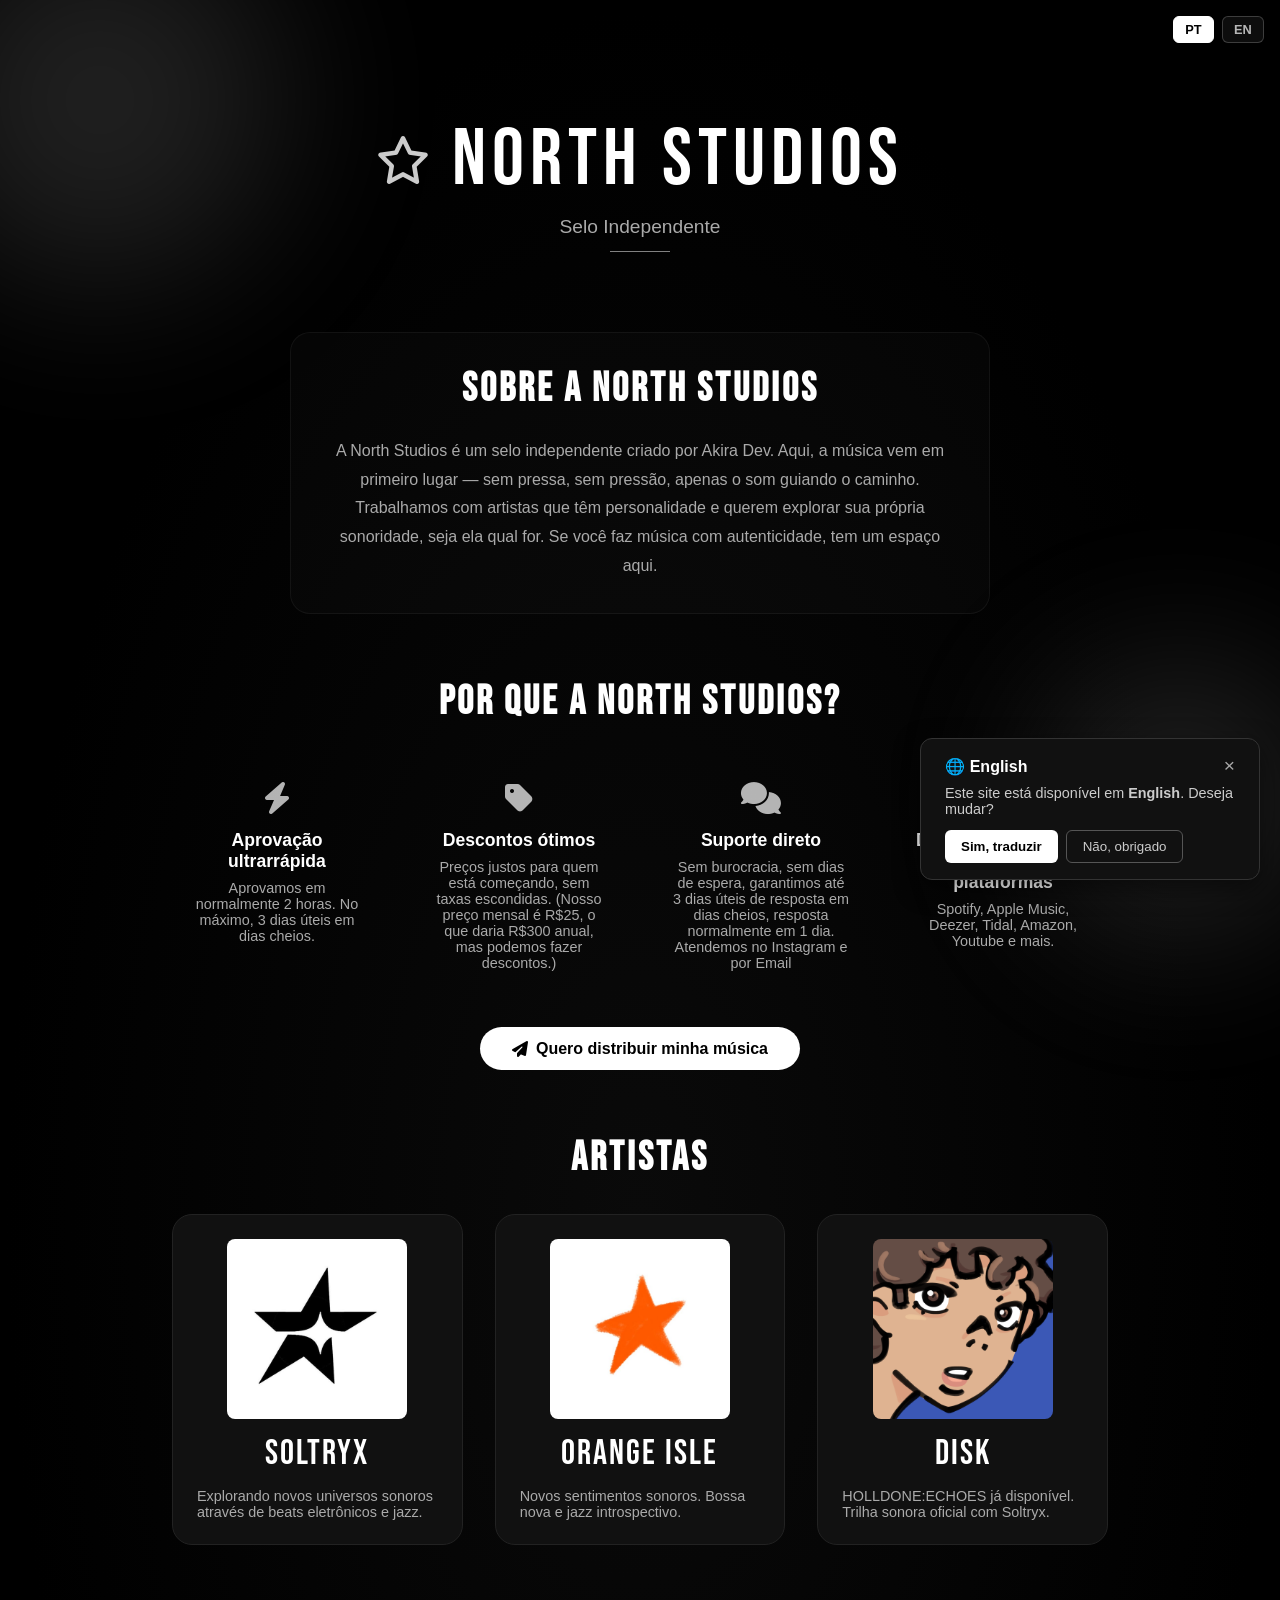
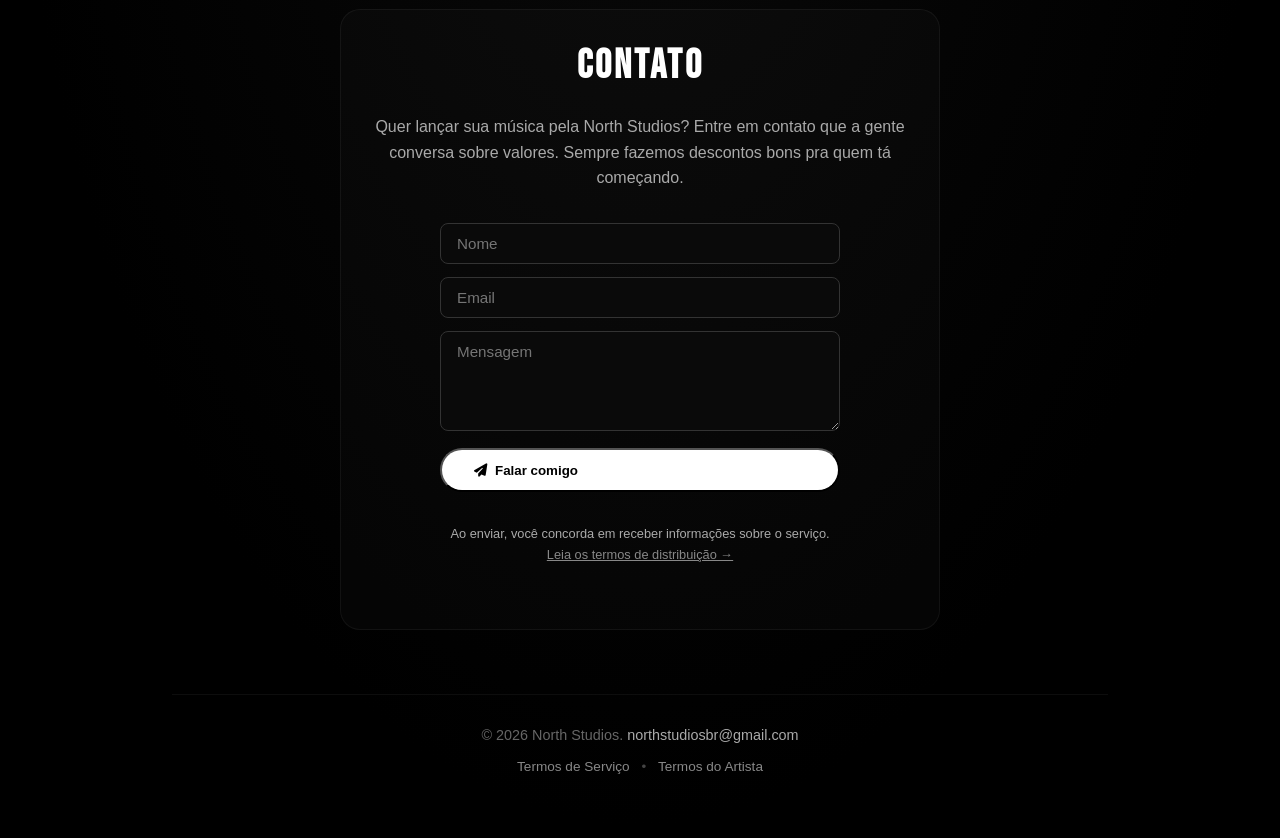
==== commit 2cbe4669: "remove neeiz sr" ====
--- a/index.html
+++ b/index.html
@@ -514,11 +514,6 @@
             <h2>Disk</h2>
             <p data-i18n="hubDiskDesc">HOLLDONE:ECHOES já disponível. Trilha sonora oficial com Soltryx.</p>
         </a>
-        <a href="neeizsr.html" class="artist-card">
-            <img src="covers/neeizsr/neeizsrlogo.png" alt="Neeiz SR" onerror="this.src='https://via.placeholder.com/200x200/222/fff?text=NEEIZ+SR'">
-            <h2>Neeiz SR</h2>
-            <p data-i18n="hubNeeizDesc">Ouça BLACK OPS/CARTEL, o primeiro single de Neeiz SR.</p>
-        </a>
     </div>
 
     <div class="contact-section" id="contato">
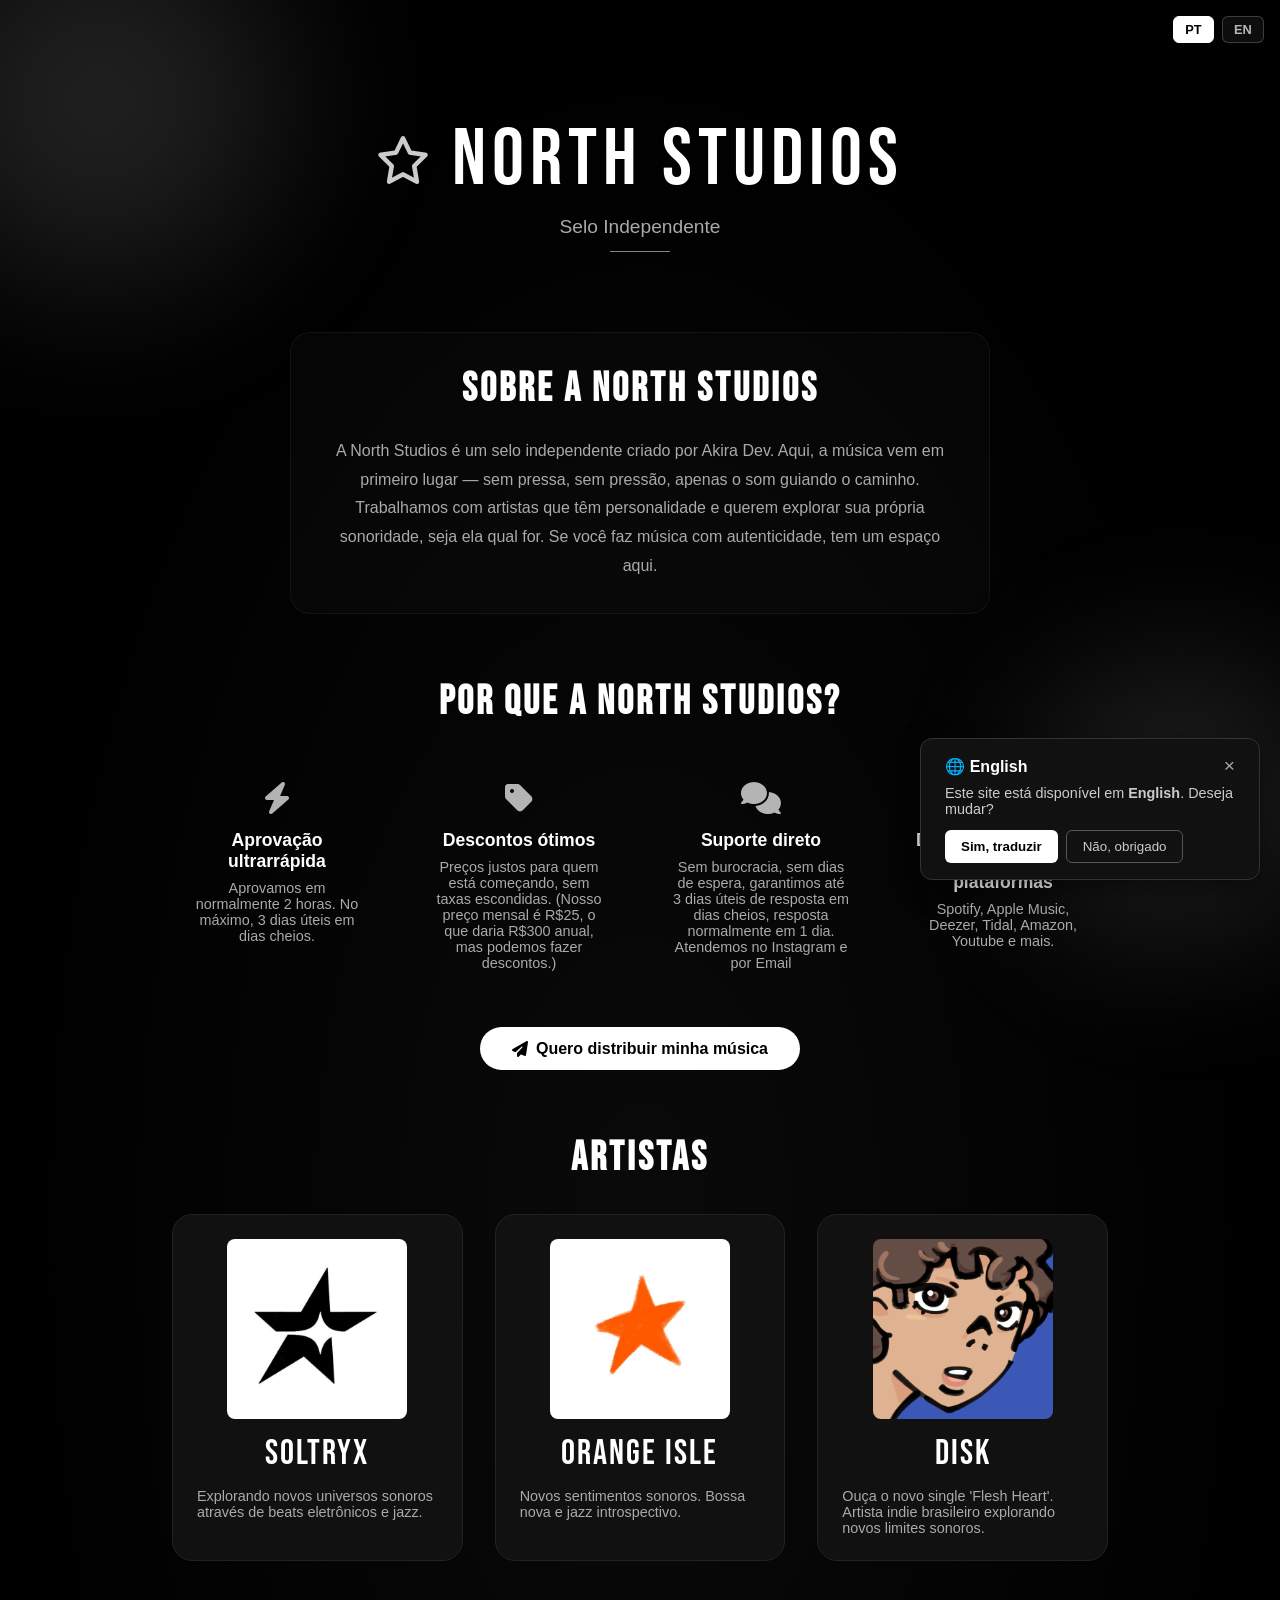
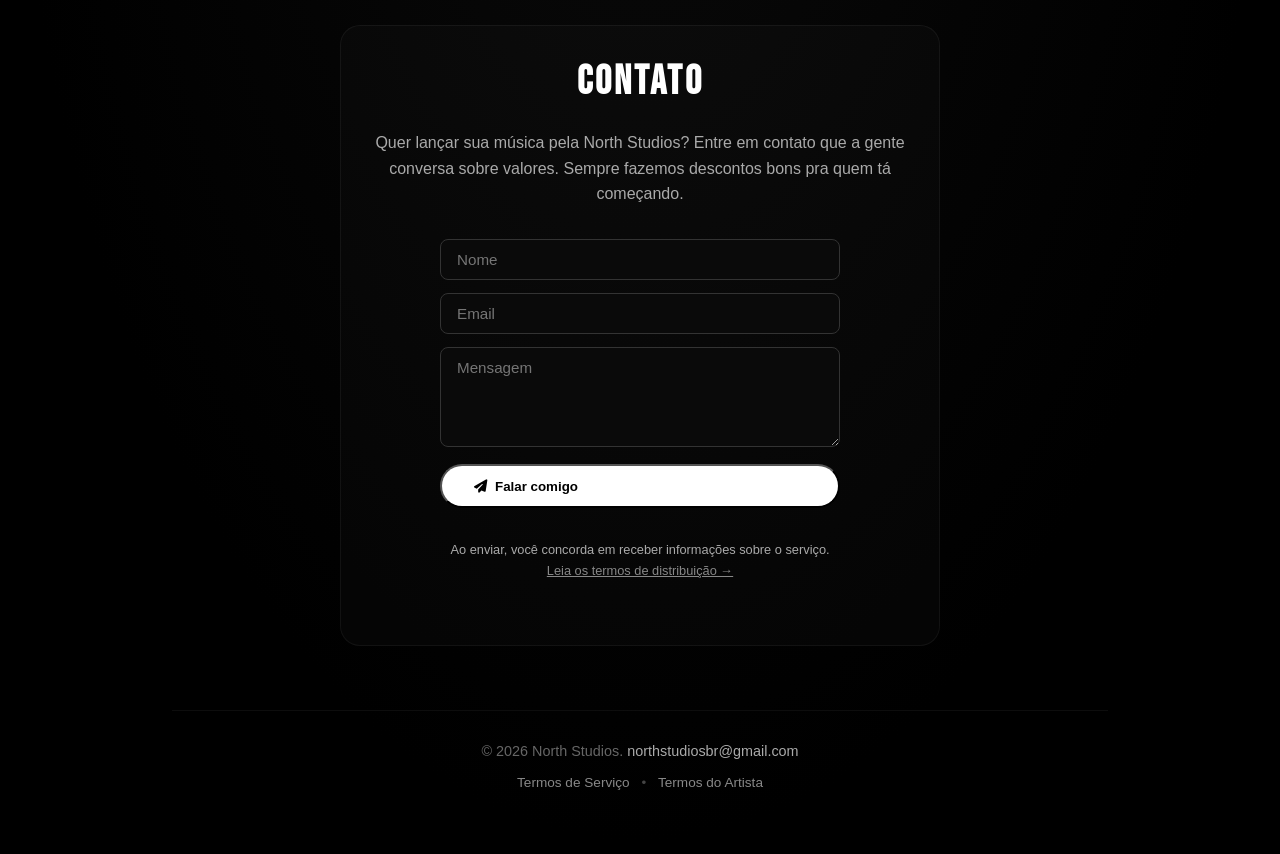
==== commit 75eca98b: "3 releases" ====
--- a/index.html
+++ b/index.html
@@ -512,7 +512,7 @@
         <a href="disk.html" class="artist-card">
             <img src="covers/disk/disklogo.png" alt="Disk" onerror="this.src='https://via.placeholder.com/200x200/222/fff?text=DISK'">
             <h2>Disk</h2>
-            <p data-i18n="hubDiskDesc">HOLLDONE:ECHOES já disponível. Trilha sonora oficial com Soltryx.</p>
+            <p data-i18n="hubDiskDesc">Ouça o novo single 'Flesh Heart'. Artista indie brasileiro explorando novos limites sonoros.</p>
         </a>
     </div>
 
